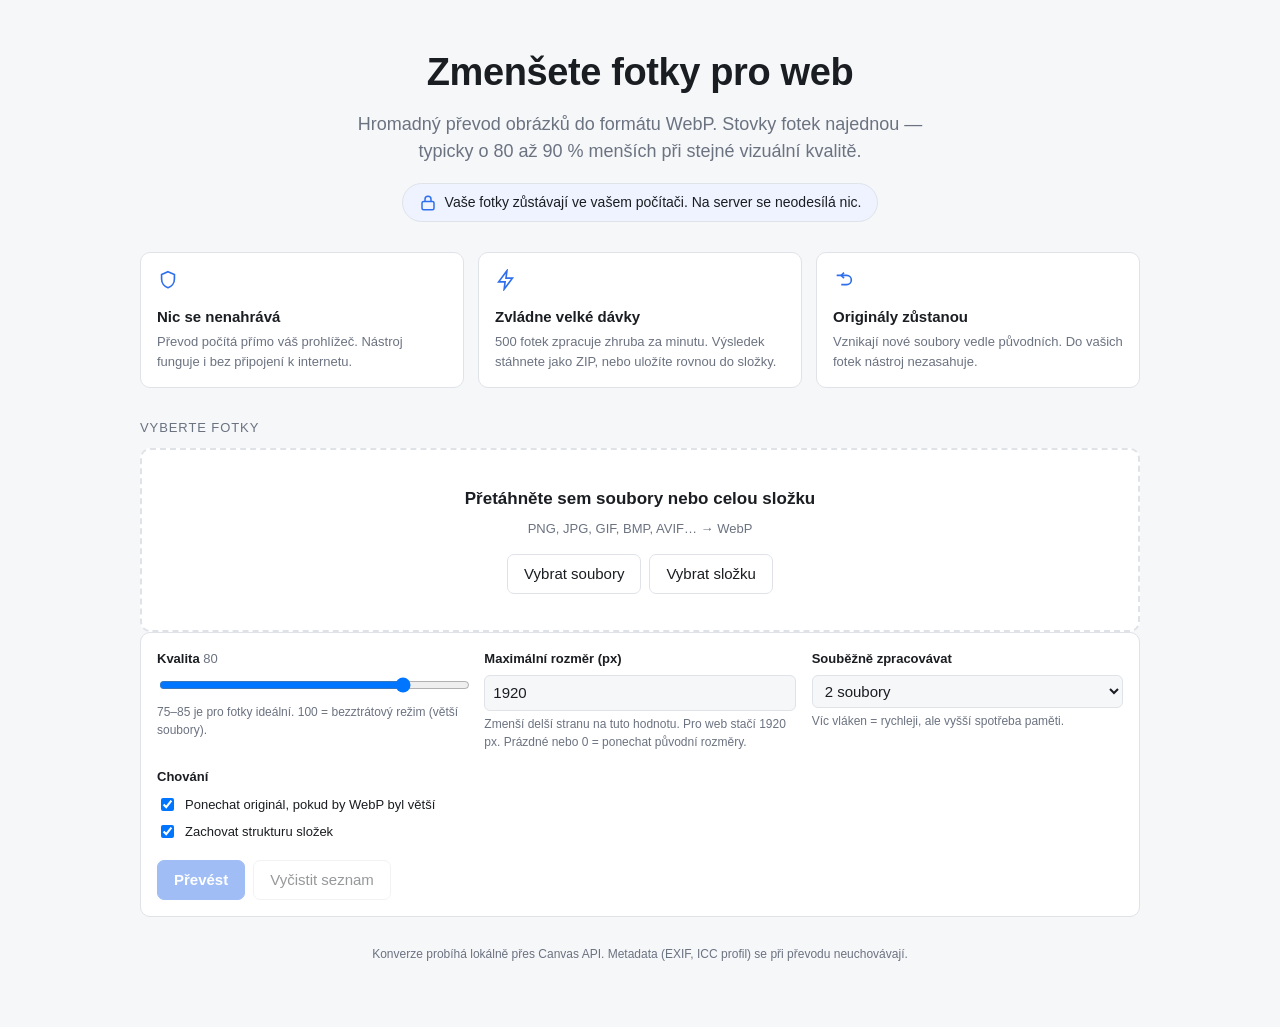
==== tools/png-to-webp.html @ c262fbd3 "Add intro section and default the max dimension to 1920px Turns the bare tool into a page that can b" ====
<!DOCTYPE html>
<html lang="cs">
<head>
<meta charset="utf-8">
<meta name="viewport" content="width=device-width, initial-scale=1">
<title>PNG → WebP · dávkový převodník</title>
<meta name="description" content="Hromadný převod fotek z PNG do WebP. Stovky obrázků najednou, přímo v prohlížeči – nic se nikam neodesílá.">
<meta name="color-scheme" content="light dark">
<!-- Náhled při sdílení odkazu. Po nasazení lze doplnit og:url a og:image. -->
<meta property="og:type" content="website">
<meta property="og:title" content="PNG → WebP · dávkový převodník">
<meta property="og:description" content="Hromadný převod fotek z PNG do WebP. Stovky obrázků najednou, přímo v prohlížeči – nic se nikam neodesílá.">
<meta name="twitter:card" content="summary">
<!-- Ikona v záložce, jako data URI – žádný další soubor k nahrání. -->
<link rel="icon" href="data:image/svg+xml,%3Csvg xmlns='http://www.w3.org/2000/svg' viewBox='0 0 64 64'%3E%3Crect width='64' height='64' rx='14' fill='%232f6fed'/%3E%3Cpath d='M14 40l11-13 8 9 6-7 11 11z' fill='%23fff'/%3E%3Ccircle cx='23' cy='21' r='5' fill='%23fff'/%3E%3C/svg%3E">
<style>
  :root {
    --bg: #f6f7f9;
    --panel: #ffffff;
    --border: #dfe3e8;
    --text: #1a1d21;
    --muted: #6b7280;
    --accent: #2f6fed;
    --accent-text: #ffffff;
    --ok: #157f43;
    --warn: #a15c00;
    --err: #b3261e;
    --drop: #eef3ff;
    --row-alt: #fafbfc;
  }
  @media (prefers-color-scheme: dark) {
    :root {
      --bg: #16181c;
      --panel: #1e2126;
      --border: #333840;
      --text: #e8eaed;
      --muted: #9aa1ab;
      --accent: #4d86f7;
      --accent-text: #0d1015;
      --ok: #4ec27f;
      --warn: #e0a561;
      --err: #f2837c;
      --drop: #232a38;
      --row-alt: #22262c;
    }
  }
  * { box-sizing: border-box; }
  body {
    margin: 0;
    padding: 24px 16px 64px;
    background: var(--bg);
    color: var(--text);
    font: 15px/1.5 -apple-system, BlinkMacSystemFont, "Segoe UI", Roboto, "Helvetica Neue", Arial, sans-serif;
  }
  .wrap { max-width: 1000px; margin: 0 auto; }
  h1 { font-size: 24px; margin: 0 0 4px; letter-spacing: -0.01em; }
  .sub { color: var(--muted); margin: 0 0 24px; }
  .panel {
    background: var(--panel);
    border: 1px solid var(--border);
    border-radius: 10px;
    padding: 16px;
    margin-bottom: 16px;
  }
  #drop {
    border: 2px dashed var(--border);
    border-radius: 10px;
    padding: 36px 16px;
    text-align: center;
    background: var(--panel);
    transition: background .15s, border-color .15s;
    cursor: pointer;
  }
  #drop.over { background: var(--drop); border-color: var(--accent); }
  #drop strong { display: block; font-size: 17px; margin-bottom: 6px; }
  #drop span { color: var(--muted); font-size: 13px; }
  .btnrow { display: flex; gap: 8px; flex-wrap: wrap; margin-top: 14px; justify-content: center; }
  button {
    font: inherit;
    padding: 8px 16px;
    border-radius: 7px;
    border: 1px solid var(--border);
    background: var(--panel);
    color: var(--text);
    cursor: pointer;
  }
  button:hover:not(:disabled) { border-color: var(--accent); }
  button:disabled { opacity: .45; cursor: default; }
  button.primary { background: var(--accent); color: var(--accent-text); border-color: var(--accent); font-weight: 600; }
  .opts { display: grid; grid-template-columns: repeat(auto-fit, minmax(230px, 1fr)); gap: 16px; }
  .opt label { display: block; font-weight: 600; font-size: 13px; margin-bottom: 6px; }
  .opt .hint { color: var(--muted); font-size: 12px; margin-top: 4px; }
  input[type=range] { width: 100%; }
  input[type=number], select {
    font: inherit; padding: 6px 8px; border-radius: 6px;
    border: 1px solid var(--border); background: var(--bg); color: var(--text); width: 100%;
  }
  .check { display: flex; align-items: flex-start; gap: 8px; font-size: 14px; margin-top: 8px; }
  .check input { margin-top: 3px; }
  #qval { font-weight: 400; color: var(--muted); }
  progress { width: 100%; height: 8px; }
  .stats { display: flex; gap: 24px; flex-wrap: wrap; margin-bottom: 12px; }
  .stat b { display: block; font-size: 20px; }
  .stat span { color: var(--muted); font-size: 12px; }
  table { width: 100%; border-collapse: collapse; font-size: 13px; }
  th, td { text-align: left; padding: 6px 8px; border-bottom: 1px solid var(--border); }
  th { color: var(--muted); font-weight: 600; font-size: 12px; }
  td.num, th.num { text-align: right; font-variant-numeric: tabular-nums; }
  tbody tr:nth-child(even) { background: var(--row-alt); }
  .name { max-width: 340px; overflow: hidden; text-overflow: ellipsis; white-space: nowrap; }
  .s-ok { color: var(--ok); }
  .s-skip { color: var(--warn); }
  .s-err { color: var(--err); }
  .tablewrap { max-height: 420px; overflow: auto; border: 1px solid var(--border); border-radius: 8px; }
  .banner { padding: 10px 14px; border-radius: 8px; margin-bottom: 16px; font-size: 14px; }
  .banner.err { background: #fdecea; color: #7a1c16; border: 1px solid #f5c2bd; }
  @media (prefers-color-scheme: dark) { .banner.err { background: #3a1d1a; color: #f2b8b3; border-color: #6b2f29; } }
  .hidden { display: none !important; }
  footer { color: var(--muted); font-size: 12px; text-align: center; margin-top: 28px; }

  /* --- úvodní část --- */
  .hero { text-align: center; padding: 20px 0 4px; }
  .hero h1 { font-size: clamp(26px, 5vw, 38px); margin: 0 0 10px; }
  .lead {
    font-size: clamp(15px, 2.2vw, 18px);
    color: var(--muted);
    max-width: 620px;
    margin: 0 auto 18px;
  }
  .assure {
    display: inline-flex;
    align-items: center;
    gap: 8px;
    margin: 0;
    padding: 8px 16px;
    border-radius: 999px;
    background: var(--drop);
    border: 1px solid var(--border);
    font-size: 14px;
    text-align: left;
  }
  .assure svg { flex: none; color: var(--accent); }
  .cards {
    display: grid;
    grid-template-columns: repeat(auto-fit, minmax(230px, 1fr));
    gap: 14px;
    margin: 26px 0 30px;
  }
  .card {
    background: var(--panel);
    border: 1px solid var(--border);
    border-radius: 10px;
    padding: 16px;
  }
  .card svg { color: var(--accent); margin-bottom: 8px; }
  .card h3 { margin: 0 0 4px; font-size: 15px; }
  .card p { margin: 0; color: var(--muted); font-size: 13px; }
  .step {
    font-size: 13px;
    text-transform: uppercase;
    letter-spacing: .07em;
    color: var(--muted);
    margin: 0 0 10px;
  }
</style>
</head>
<body>
<div class="wrap">

  <header class="hero">
    <h1>Zmenšete fotky pro web</h1>
    <p class="lead">
      Hromadný převod obrázků do formátu WebP. Stovky fotek najednou &mdash; typicky
      o&nbsp;80&nbsp;až&nbsp;90&nbsp;% menších při stejné vizuální kvalitě.
    </p>
    <p class="assure">
      <svg width="18" height="18" viewBox="0 0 24 24" fill="none" stroke="currentColor" stroke-width="2" aria-hidden="true">
        <rect x="4" y="10" width="16" height="11" rx="2"></rect>
        <path d="M8 10V7a4 4 0 0 1 8 0v3"></path>
      </svg>
      Vaše fotky zůstávají ve vašem počítači. Na server se neodesílá nic.
    </p>
  </header>

  <section class="cards">
    <div class="card">
      <svg width="22" height="22" viewBox="0 0 24 24" fill="none" stroke="currentColor" stroke-width="1.8" aria-hidden="true">
        <path d="M12 3l7 3v5c0 4.5-3 8.3-7 9.5-4-1.2-7-5-7-9.5V6z"></path>
      </svg>
      <h3>Nic se nenahrává</h3>
      <p>Převod počítá přímo váš prohlížeč. Nástroj funguje i bez připojení k internetu.</p>
    </div>
    <div class="card">
      <svg width="22" height="22" viewBox="0 0 24 24" fill="none" stroke="currentColor" stroke-width="1.8" aria-hidden="true">
        <path d="M13 2L4 14h7l-1 8 9-12h-7z"></path>
      </svg>
      <h3>Zvládne velké dávky</h3>
      <p>500 fotek zpracuje zhruba za minutu. Výsledek stáhnete jako ZIP, nebo uložíte rovnou do složky.</p>
    </div>
    <div class="card">
      <svg width="22" height="22" viewBox="0 0 24 24" fill="none" stroke="currentColor" stroke-width="1.8" aria-hidden="true">
        <path d="M4 7h11a5 5 0 0 1 0 10H9"></path>
        <path d="M12 4L9 7l3 3"></path>
      </svg>
      <h3>Originály zůstanou</h3>
      <p>Vznikají nové soubory vedle původních. Do vašich fotek nástroj nezasahuje.</p>
    </div>
  </section>

  <div id="nosupport" class="banner err hidden">
    Tento prohlížeč neumí ukládat WebP z canvasu. Otevřete stránku v Chrome, Edge nebo Firefoxu.
  </div>

  <p class="step">Vyberte fotky</p>

  <div id="drop">
    <strong>Přetáhněte sem soubory nebo celou složku</strong>
    <span>PNG, JPG, GIF, BMP, AVIF… → WebP</span>
    <div class="btnrow">
      <button type="button" id="pickFiles">Vybrat soubory</button>
      <button type="button" id="pickDir">Vybrat složku</button>
    </div>
  </div>
  <input type="file" id="fileInput" multiple accept="image/*" class="hidden">
  <input type="file" id="dirInput" multiple webkitdirectory class="hidden">

  <div class="panel">
    <div class="opts">
      <div class="opt">
        <label for="quality">Kvalita <span id="qval">80</span></label>
        <input type="range" id="quality" min="1" max="100" value="80">
        <div class="hint">75–85 je pro fotky ideální. 100 = bezztrátový režim (větší soubory).</div>
      </div>
      <div class="opt">
        <label for="maxDim">Maximální rozměr (px)</label>
        <input type="number" id="maxDim" min="0" step="10" value="1920" placeholder="0 = neměnit">
        <div class="hint">Zmenší delší stranu na tuto hodnotu. Pro web stačí 1920 px. Prázdné nebo 0 = ponechat původní rozměry.</div>
      </div>
      <div class="opt">
        <label for="concurrency">Souběžně zpracovávat</label>
        <select id="concurrency"></select>
        <div class="hint">Víc vláken = rychleji, ale vyšší spotřeba paměti.</div>
      </div>
      <div class="opt">
        <label>Chování</label>
        <div class="check">
          <input type="checkbox" id="keepSmaller" checked>
          <label for="keepSmaller" style="font-weight:400;margin:0">Ponechat originál, pokud by WebP byl větší</label>
        </div>
        <div class="check">
          <input type="checkbox" id="keepPaths" checked>
          <label for="keepPaths" style="font-weight:400;margin:0">Zachovat strukturu složek</label>
        </div>
      </div>
    </div>

    <div class="btnrow" style="justify-content:flex-start;margin-top:18px">
      <button type="button" id="start" class="primary" disabled>Převést</button>
      <button type="button" id="cancel" class="hidden">Zrušit</button>
      <button type="button" id="clear" disabled>Vyčistit seznam</button>
    </div>
  </div>

  <div class="panel hidden" id="results">
    <div class="stats">
      <div class="stat"><b id="stCount">0</b><span>hotovo / celkem</span></div>
      <div class="stat"><b id="stBefore">0</b><span>původní velikost</span></div>
      <div class="stat"><b id="stAfter">0</b><span>po převodu</span></div>
      <div class="stat"><b id="stSaved">0 %</b><span>úspora</span></div>
      <div class="stat"><b id="stErr">0</b><span>chyb</span></div>
    </div>
    <progress id="bar" value="0" max="1"></progress>
    <div class="btnrow" style="justify-content:flex-start;margin:14px 0">
      <button type="button" id="dlZip" class="primary" disabled>Stáhnout vše jako ZIP</button>
      <button type="button" id="dlDir" class="hidden">Uložit do složky…</button>
    </div>
    <div class="tablewrap">
      <table>
        <thead>
          <tr>
            <th class="name">Soubor</th>
            <th class="num">Původně</th>
            <th class="num">WebP</th>
            <th class="num">Úspora</th>
            <th>Stav</th>
            <th></th>
          </tr>
        </thead>
        <tbody id="rows"></tbody>
      </table>
    </div>
  </div>

  <footer>Konverze probíhá lokálně přes Canvas API. Metadata (EXIF, ICC profil) se při převodu neuchovávají.</footer>
</div>

<script>
(function () {
  'use strict';

  /* ---------- pomocné funkce ---------- */

  var IMAGE_RE = /\.(png|jpe?g|gif|bmp|webp|avif|tiff?)$/i;

  function fmtBytes(n) {
    if (n < 1024) return n + ' B';
    if (n < 1024 * 1024) return (n / 1024).toFixed(1) + ' kB';
    if (n < 1024 * 1024 * 1024) return (n / 1048576).toFixed(1) + ' MB';
    return (n / 1073741824).toFixed(2) + ' GB';
  }

  function isImage(file) {
    return (file.type && file.type.indexOf('image/') === 0) || IMAGE_RE.test(file.name);
  }

  function withWebpExt(path) {
    return path.replace(/\.[^./\\]+$/, '') + '.webp';
  }

  /* ---------- CRC32 + ZIP (store, se Zip64) ---------- */

  var CRC_TABLE = (function () {
    var t = new Uint32Array(256), c, i, k;
    for (i = 0; i < 256; i++) {
      c = i;
      for (k = 0; k < 8; k++) c = (c & 1) ? (0xEDB88320 ^ (c >>> 1)) : (c >>> 1);
      t[i] = c >>> 0;
    }
    return t;
  })();

  function crc32(u8) {
    var c = 0xFFFFFFFF;
    for (var i = 0; i < u8.length; i++) c = CRC_TABLE[(c ^ u8[i]) & 0xFF] ^ (c >>> 8);
    return (c ^ 0xFFFFFFFF) >>> 0;
  }

  function dosDateTime(date) {
    var y = Math.max(1980, date.getFullYear());
    return {
      time: (date.getHours() << 11) | (date.getMinutes() << 5) | (date.getSeconds() >> 1),
      date: ((y - 1980) << 9) | ((date.getMonth() + 1) << 5) | date.getDate()
    };
  }

  var U32_MAX = 0xFFFFFFFF;

  function setU64(dv, off, value) {
    dv.setUint32(off, value >>> 0, true);
    dv.setUint32(off + 4, Math.floor(value / 4294967296), true);
  }

  /**
   * entries: [{ name, blob, crc, size }]
   * Vrací Blob s archivem. Data se skládají z původních Blobů, takže se
   * nikdy nedrží celý archiv v paměti najednou.
   */
  function buildZip(entries) {
    var parts = [];
    var central = [];
    var offset = 0;
    var dt = dosDateTime(new Date());
    var enc = new TextEncoder();
    var i, e;

    for (i = 0; i < entries.length; i++) {
      e = entries[i];
      if (e.size >= U32_MAX) {
        throw new Error('Soubor „' + e.name + '" je příliš velký pro ZIP (4 GB).');
      }
      var nameBytes = enc.encode(e.name);
      var lh = new Uint8Array(30 + nameBytes.length);
      var dv = new DataView(lh.buffer);
      dv.setUint32(0, 0x04034b50, true);
      dv.setUint16(4, 20, true);          // version needed
      dv.setUint16(6, 0x0800, true);      // UTF-8 názvy
      dv.setUint16(8, 0, true);           // metoda: store
      dv.setUint16(10, dt.time, true);
      dv.setUint16(12, dt.date, true);
      dv.setUint32(14, e.crc, true);
      dv.setUint32(18, e.size, true);
      dv.setUint32(22, e.size, true);
      dv.setUint16(26, nameBytes.length, true);
      dv.setUint16(28, 0, true);
      lh.set(nameBytes, 30);

      parts.push(lh, e.blob);
      central.push({ entry: e, nameBytes: nameBytes, offset: offset });
      offset += lh.length + e.size;
    }

    var cdStart = offset;
    var cdSize = 0;

    for (i = 0; i < central.length; i++) {
      var c = central[i];
      var big = c.offset >= U32_MAX;
      var extraLen = big ? 12 : 0;
      var ch = new Uint8Array(46 + c.nameBytes.length + extraLen);
      var cv = new DataView(ch.buffer);
      cv.setUint32(0, 0x02014b50, true);
      cv.setUint16(4, big ? 45 : 20, true);   // version made by
      cv.setUint16(6, big ? 45 : 20, true);   // version needed
      cv.setUint16(8, 0x0800, true);
      cv.setUint16(10, 0, true);
      cv.setUint16(12, dt.time, true);
      cv.setUint16(14, dt.date, true);
      cv.setUint32(16, c.entry.crc, true);
      cv.setUint32(20, c.entry.size, true);
      cv.setUint32(24, c.entry.size, true);
      cv.setUint16(28, c.nameBytes.length, true);
      cv.setUint16(30, extraLen, true);
      cv.setUint16(32, 0, true);              // comment len
      cv.setUint16(34, 0, true);              // disk
      cv.setUint16(36, 0, true);              // internal attrs
      cv.setUint32(38, 0, true);              // external attrs
      cv.setUint32(42, big ? U32_MAX : c.offset, true);
      ch.set(c.nameBytes, 46);
      if (big) {
        cv.setUint16(46 + c.nameBytes.length, 0x0001, true);
        cv.setUint16(48 + c.nameBytes.length, 8, true);
        setU64(cv, 50 + c.nameBytes.length, c.offset);
      }
      parts.push(ch);
      cdSize += ch.length;
    }

    var needZip64 = central.length > 0xFFFF || cdStart >= U32_MAX || cdSize >= U32_MAX;

    if (needZip64) {
      var z64 = new Uint8Array(56 + 20);
      var zv = new DataView(z64.buffer);
      zv.setUint32(0, 0x06064b50, true);
      setU64(zv, 4, 44);                      // velikost záznamu - 12
      zv.setUint16(12, 45, true);
      zv.setUint16(14, 45, true);
      zv.setUint32(16, 0, true);
      zv.setUint32(20, 0, true);
      setU64(zv, 24, central.length);
      setU64(zv, 32, central.length);
      setU64(zv, 40, cdSize);
      setU64(zv, 48, cdStart);
      // Zip64 locator
      zv.setUint32(56, 0x07064b50, true);
      zv.setUint32(60, 0, true);
      setU64(zv, 64, cdStart + cdSize);
      zv.setUint32(72, 1, true);
      parts.push(z64);
    }

    var eocd = new Uint8Array(22);
    var ev = new DataView(eocd.buffer);
    ev.setUint32(0, 0x06054b50, true);
    ev.setUint16(4, 0, true);
    ev.setUint16(6, 0, true);
    ev.setUint16(8, needZip64 ? 0xFFFF : central.length, true);
    ev.setUint16(10, needZip64 ? 0xFFFF : central.length, true);
    ev.setUint32(12, needZip64 ? U32_MAX : cdSize, true);
    ev.setUint32(16, needZip64 ? U32_MAX : cdStart, true);
    ev.setUint16(20, 0, true);
    parts.push(eocd);

    return new Blob(parts, { type: 'application/zip' });
  }

  /* ---------- kódování do WebP ---------- */

  var useOffscreen = null; // zjistí se při první konverzi

  function canvasToWebp(canvas, quality) {
    if (canvas.convertToBlob) return canvas.convertToBlob({ type: 'image/webp', quality: quality });
    return new Promise(function (resolve, reject) {
      canvas.toBlob(function (b) {
        b ? resolve(b) : reject(new Error('Kódování se nezdařilo'));
      }, 'image/webp', quality);
    });
  }

  function makeCanvas(w, h) {
    if (useOffscreen) return new OffscreenCanvas(w, h);
    var c = document.createElement('canvas');
    c.width = w; c.height = h;
    return c;
  }

  async function detectSupport() {
    if (typeof OffscreenCanvas !== 'undefined' && OffscreenCanvas.prototype.convertToBlob) {
      try {
        var oc = new OffscreenCanvas(1, 1);
        oc.getContext('2d').fillRect(0, 0, 1, 1);
        var b = await oc.convertToBlob({ type: 'image/webp', quality: 0.8 });
        if (b && b.type === 'image/webp') { useOffscreen = true; return true; }
      } catch (err) { /* zkusíme klasický canvas */ }
    }
    useOffscreen = false;
    var c = document.createElement('canvas');
    c.width = c.height = 1;
    c.getContext('2d').fillRect(0, 0, 1, 1);
    var b2 = await new Promise(function (r) { c.toBlob(r, 'image/webp', 0.8); });
    return !!b2 && b2.type === 'image/webp';
  }

  async function convertOne(file, opts) {
    var bitmap = await createImageBitmap(file, { imageOrientation: 'from-image' });
    try {
      var w = bitmap.width, h = bitmap.height;
      if (opts.maxDim > 0 && Math.max(w, h) > opts.maxDim) {
        var scale = opts.maxDim / Math.max(w, h);
        w = Math.max(1, Math.round(w * scale));
        h = Math.max(1, Math.round(h * scale));
      }
      var canvas = makeCanvas(w, h);
      var ctx = canvas.getContext('2d', { alpha: true });
      ctx.imageSmoothingEnabled = true;
      ctx.imageSmoothingQuality = 'high';
      ctx.drawImage(bitmap, 0, 0, w, h);
      var blob = await canvasToWebp(canvas, opts.quality);
      if (!blob || blob.type !== 'image/webp') throw new Error('Prohlížeč nevytvořil WebP');
      return { blob: blob, width: w, height: h };
    } finally {
      if (bitmap.close) bitmap.close();
    }
  }

  /* ---------- stav aplikace ---------- */

  var items = [];        // { file, path, row, els, status, outBlob, outName, outSize, crc }
  var running = false;
  var cancelled = false;

  var $ = function (id) { return document.getElementById(id); };
  var dropEl = $('drop'), rowsEl = $('rows'), resultsEl = $('results');
  var startBtn = $('start'), cancelBtn = $('cancel'), clearBtn = $('clear');
  var zipBtn = $('dlZip'), dirBtn = $('dlDir');
  var qEl = $('quality'), qVal = $('qval'), maxDimEl = $('maxDim'), concEl = $('concurrency');
  var keepSmallerEl = $('keepSmaller'), keepPathsEl = $('keepPaths');
  var barEl = $('bar');

  (function initConcurrency() {
    var def = Math.min(6, Math.max(2, navigator.hardwareConcurrency || 4));
    for (var i = 1; i <= 8; i++) {
      var o = document.createElement('option');
      o.value = String(i);
      o.textContent = i + (i === 1 ? ' soubor' : (i < 5 ? ' soubory' : ' souborů'));
      if (i === def) o.selected = true;
      concEl.appendChild(o);
    }
  })();

  qEl.addEventListener('input', function () { qVal.textContent = qEl.value; });

  /* ---------- přidávání souborů ---------- */

  function addFiles(list) {
    var added = 0;
    for (var i = 0; i < list.length; i++) {
      var entry = list[i];
      var file = entry.file || entry;
      var path = entry.path || file.webkitRelativePath || file.name;
      if (!isImage(file)) continue;
      items.push(makeItem(file, path));
      added++;
    }
    if (added) {
      resultsEl.classList.remove('hidden');
      updateStats();
      startBtn.disabled = running;
      clearBtn.disabled = running;
    }
    return added;
  }

  function makeItem(file, path) {
    var tr = document.createElement('tr');
    var tdName = document.createElement('td');
    tdName.className = 'name';
    tdName.textContent = path;
    tdName.title = path;
    var tdBefore = document.createElement('td');
    tdBefore.className = 'num';
    tdBefore.textContent = fmtBytes(file.size);
    var tdAfter = document.createElement('td'); tdAfter.className = 'num'; tdAfter.textContent = '–';
    var tdSave = document.createElement('td'); tdSave.className = 'num'; tdSave.textContent = '–';
    var tdStatus = document.createElement('td'); tdStatus.textContent = 'čeká';
    var tdDl = document.createElement('td');
    tr.appendChild(tdName); tr.appendChild(tdBefore); tr.appendChild(tdAfter);
    tr.appendChild(tdSave); tr.appendChild(tdStatus); tr.appendChild(tdDl);
    rowsEl.appendChild(tr);
    return {
      file: file, path: path, status: 'pending',
      els: { after: tdAfter, save: tdSave, status: tdStatus, dl: tdDl }
    };
  }

  async function entriesFromDataTransfer(dt) {
    var roots = [];
    if (dt.items) {
      for (var i = 0; i < dt.items.length; i++) {
        var it = dt.items[i];
        if (it.kind !== 'file') continue;
        var entry = it.webkitGetAsEntry ? it.webkitGetAsEntry() : null;
        if (entry) roots.push(entry);
      }
    }
    if (!roots.length) {
      return Array.prototype.map.call(dt.files || [], function (f) { return { file: f, path: f.name }; });
    }
    var out = [];
    async function walk(entry, prefix) {
      if (entry.isFile) {
        var f = await new Promise(function (res, rej) { entry.file(res, rej); });
        out.push({ file: f, path: prefix + entry.name });
      } else if (entry.isDirectory) {
        var reader = entry.createReader();
        var batch;
        do {
          batch = await new Promise(function (res, rej) { reader.readEntries(res, rej); });
          for (var j = 0; j < batch.length; j++) await walk(batch[j], prefix + entry.name + '/');
        } while (batch.length);
      }
    }
    for (var k = 0; k < roots.length; k++) await walk(roots[k], '');
    return out;
  }

  ['dragenter', 'dragover'].forEach(function (ev) {
    dropEl.addEventListener(ev, function (e) {
      e.preventDefault();
      dropEl.classList.add('over');
    });
  });
  ['dragleave', 'drop'].forEach(function (ev) {
    dropEl.addEventListener(ev, function (e) {
      e.preventDefault();
      dropEl.classList.remove('over');
    });
  });
  dropEl.addEventListener('drop', async function (e) {
    var list = await entriesFromDataTransfer(e.dataTransfer);
    if (!addFiles(list)) alert('Mezi přetaženými soubory nejsou žádné obrázky.');
  });
  document.addEventListener('dragover', function (e) { e.preventDefault(); });
  document.addEventListener('drop', function (e) { e.preventDefault(); });

  $('pickFiles').addEventListener('click', function () { $('fileInput').click(); });
  $('pickDir').addEventListener('click', function () { $('dirInput').click(); });
  dropEl.addEventListener('click', function (e) {
    if (e.target.tagName !== 'BUTTON') $('fileInput').click();
  });
  $('fileInput').addEventListener('change', function (e) { addFiles(e.target.files); e.target.value = ''; });
  $('dirInput').addEventListener('change', function (e) { addFiles(e.target.files); e.target.value = ''; });

  clearBtn.addEventListener('click', function () {
    items = [];
    rowsEl.textContent = '';
    resultsEl.classList.add('hidden');
    zipBtn.disabled = true;
    dirBtn.disabled = true;
    startBtn.disabled = true;
    clearBtn.disabled = true;
    updateStats();
  });

  /* ---------- převod ---------- */

  startBtn.addEventListener('click', function () { run(); });
  cancelBtn.addEventListener('click', function () { cancelled = true; cancelBtn.disabled = true; });

  async function run() {
    if (running || !items.length) return;
    running = true;
    cancelled = false;
    startBtn.disabled = true;
    clearBtn.disabled = true;
    zipBtn.disabled = true;
    dirBtn.disabled = true;
    cancelBtn.classList.remove('hidden');
    cancelBtn.disabled = false;

    var opts = {
      quality: Math.min(100, Math.max(1, parseInt(qEl.value, 10) || 80)) / 100,
      maxDim: Math.max(0, parseInt(maxDimEl.value, 10) || 0),
      keepSmaller: keepSmallerEl.checked,
      keepPaths: keepPathsEl.checked
    };

    // resetuj předchozí výsledky, aby šlo přepočítat s jinou kvalitou
    items.forEach(function (it) {
      it.status = 'pending';
      it.outBlob = null; it.outName = null; it.outSize = 0; it.crc = 0; it.error = null;
      it.els.after.textContent = '–';
      it.els.save.textContent = '–';
      it.els.status.textContent = 'čeká';
      it.els.status.className = '';
      it.els.dl.textContent = '';
    });
    updateStats();

    var next = 0;
    var workers = Math.min(parseInt(concEl.value, 10) || 4, items.length);
    var lanes = [];
    for (var i = 0; i < workers; i++) lanes.push(lane());

    async function lane() {
      while (!cancelled) {
        var idx = next++;
        if (idx >= items.length) return;
        await processItem(items[idx], opts);
        updateStats();
      }
    }

    await Promise.all(lanes);

    running = false;
    cancelBtn.classList.add('hidden');
    startBtn.disabled = false;
    clearBtn.disabled = false;
    var done = items.filter(function (it) { return it.outBlob; }).length;
    zipBtn.disabled = done === 0;
    dirBtn.disabled = done === 0;
    updateStats();
  }

  async function processItem(it, opts) {
    it.els.status.textContent = 'převádím…';
    var outName = opts.keepPaths ? withWebpExt(it.path) : withWebpExt(it.path.split('/').pop());
    try {
      var res = await convertOne(it.file, opts);
      var useOriginal = opts.keepSmaller && res.blob.size >= it.file.size;
      var blob = useOriginal ? it.file : res.blob;
      var name = useOriginal
        ? (opts.keepPaths ? it.path : it.path.split('/').pop())
        : outName;

      var buf = await blob.arrayBuffer();
      it.crc = crc32(new Uint8Array(buf));
      it.outBlob = blob;
      it.outName = name;
      it.outSize = blob.size;
      it.status = useOriginal ? 'skipped' : 'ok';

      it.els.after.textContent = fmtBytes(res.blob.size);
      var saved = 1 - res.blob.size / Math.max(1, it.file.size);
      it.els.save.textContent = (saved * 100).toFixed(0) + ' %';
      if (useOriginal) {
        it.els.status.textContent = 'ponechán originál';
        it.els.status.className = 's-skip';
      } else {
        it.els.status.textContent = 'hotovo';
        it.els.status.className = 's-ok';
        it.els.dl.appendChild(makeDownloadLink(blob, name));
      }
    } catch (err) {
      it.status = 'error';
      it.error = err;
      it.els.status.textContent = 'chyba: ' + (err && err.message ? err.message : err);
      it.els.status.className = 's-err';
    }
  }

  function makeDownloadLink(blob, name) {
    var a = document.createElement('a');
    a.textContent = 'stáhnout';
    a.href = URL.createObjectURL(blob);
    a.download = name.split('/').pop();
    a.style.color = 'var(--accent)';
    return a;
  }

  function updateStats() {
    var done = 0, before = 0, after = 0, errs = 0;
    for (var i = 0; i < items.length; i++) {
      var it = items[i];
      if (it.status === 'error') errs++;
      if (it.outBlob) {
        done++;
        before += it.file.size;
        after += it.outSize;
      }
    }
    $('stCount').textContent = done + ' / ' + items.length;
    $('stBefore').textContent = fmtBytes(before);
    $('stAfter').textContent = fmtBytes(after);
    $('stSaved').textContent = before ? ((1 - after / before) * 100).toFixed(0) + ' %' : '0 %';
    $('stErr').textContent = String(errs);
    barEl.max = Math.max(1, items.length);
    barEl.value = done + errs;
  }

  /* ---------- export ---------- */

  function uniqueNames(list) {
    var seen = Object.create(null);
    return list.map(function (it) {
      var name = it.outName;
      if (seen[name.toLowerCase()]) {
        var n = seen[name.toLowerCase()]++;
        name = name.replace(/(\.[^./\\]+)$/, '-' + n + '$1');
      } else {
        seen[name.toLowerCase()] = 1;
      }
      return { name: name, blob: it.outBlob, crc: it.crc, size: it.outSize };
    });
  }

  zipBtn.addEventListener('click', function () {
    var done = items.filter(function (it) { return it.outBlob; });
    if (!done.length) return;
    zipBtn.disabled = true;
    zipBtn.textContent = 'Balím ZIP…';
    setTimeout(function () {
      try {
        var zip = buildZip(uniqueNames(done));
        var a = document.createElement('a');
        a.href = URL.createObjectURL(zip);
        a.download = 'webp-' + new Date().toISOString().slice(0, 10) + '.zip';
        document.body.appendChild(a);
        a.click();
        a.remove();
        setTimeout(function () { URL.revokeObjectURL(a.href); }, 60000);
      } catch (err) {
        alert('ZIP se nepodařilo vytvořit: ' + err.message);
      }
      zipBtn.textContent = 'Stáhnout vše jako ZIP';
      zipBtn.disabled = false;
    }, 30);
  });

  if (window.showDirectoryPicker) {
    dirBtn.classList.remove('hidden');
    dirBtn.addEventListener('click', async function () {
      var done = items.filter(function (it) { return it.outBlob; });
      if (!done.length) return;
      var root;
      try {
        root = await window.showDirectoryPicker({ mode: 'readwrite' });
      } catch (err) { return; } // uživatel zrušil
      dirBtn.disabled = true;
      var label = dirBtn.textContent;
      var cache = Object.create(null);
      cache[''] = root;

      async function dirFor(path) {
        if (cache[path]) return cache[path];
        var parts = path.split('/');
        var name = parts.pop();
        var parent = await dirFor(parts.join('/'));
        var handle = await parent.getDirectoryHandle(name, { create: true });
        cache[path] = handle;
        return handle;
      }

      try {
        var list = uniqueNames(done);
        for (var i = 0; i < list.length; i++) {
          dirBtn.textContent = 'Ukládám ' + (i + 1) + ' / ' + list.length + '…';
          var segs = list[i].name.split('/');
          var fname = segs.pop();
          var dir = await dirFor(segs.join('/'));
          var fh = await dir.getFileHandle(fname, { create: true });
          var ws = await fh.createWritable();
          await ws.write(list[i].blob);
          await ws.close();
        }
        dirBtn.textContent = 'Uloženo ✓';
        setTimeout(function () { dirBtn.textContent = label; }, 2500);
      } catch (err) {
        alert('Ukládání selhalo: ' + err.message);
        dirBtn.textContent = label;
      }
      dirBtn.disabled = false;
    });
  }

  /* ---------- start ---------- */

  detectSupport().then(function (ok) {
    if (!ok) {
      $('nosupport').classList.remove('hidden');
      startBtn.disabled = true;
    }
  });
})();
</script>
</body>
</html>
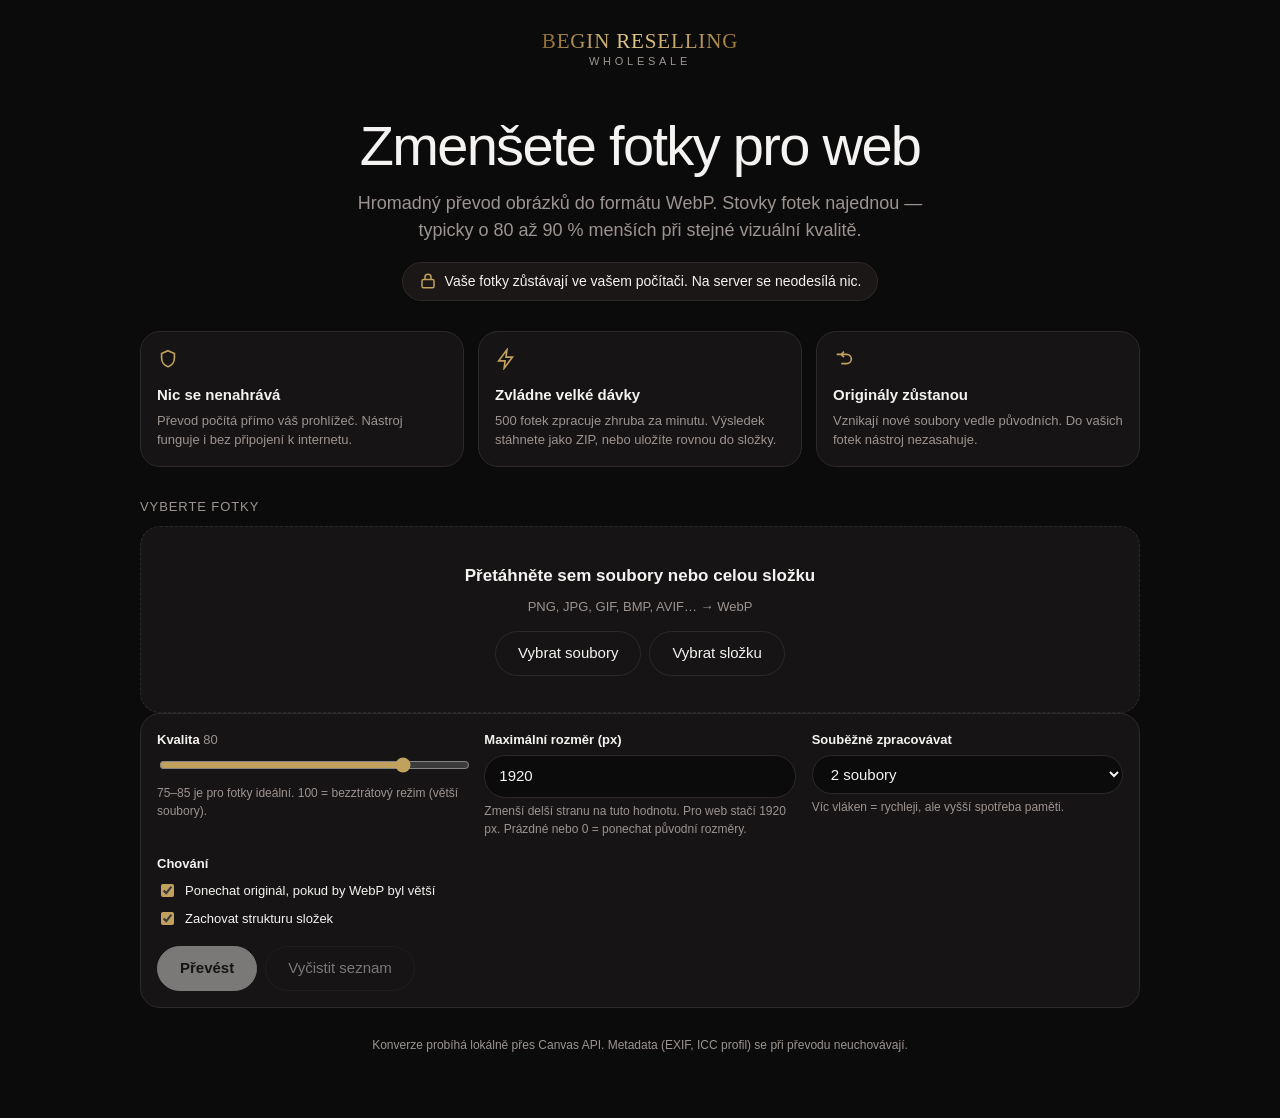
==== commit 3b902052: "Restyle the converter for the client's brand The tool is handed to a client whose own site is dark w" ====
--- a/tools/png-to-webp.html
+++ b/tools/png-to-webp.html
@@ -3,48 +3,48 @@
 <head>
 <meta charset="utf-8">
 <meta name="viewport" content="width=device-width, initial-scale=1">
-<title>PNG → WebP · dávkový převodník</title>
+<title>Zmenšete fotky pro web · PNG → WebP převodník</title>
 <meta name="description" content="Hromadný převod fotek z PNG do WebP. Stovky obrázků najednou, přímo v prohlížeči – nic se nikam neodesílá.">
-<meta name="color-scheme" content="light dark">
-<!-- Náhled při sdílení odkazu. Po nasazení lze doplnit og:url a og:image. -->
+<meta name="color-scheme" content="dark">
+<!--
+  Náhled při sdílení odkazu.
+  Adresy níže musí odpovídat tomu, kde je stránka nasazená. Pokud ji dáte
+  do jiné složky, přepište og:url, og:image a canonical.
+-->
+<link rel="canonical" href="https://nastroje.patrikmaca.cz/">
 <meta property="og:type" content="website">
-<meta property="og:title" content="PNG → WebP · dávkový převodník">
+<meta property="og:site_name" content="nastroje.patrikmaca.cz">
+<meta property="og:locale" content="cs_CZ">
+<meta property="og:url" content="https://nastroje.patrikmaca.cz/">
+<meta property="og:title" content="Zmenšete fotky pro web · PNG → WebP">
 <meta property="og:description" content="Hromadný převod fotek z PNG do WebP. Stovky obrázků najednou, přímo v prohlížeči – nic se nikam neodesílá.">
-<meta name="twitter:card" content="summary">
+<meta property="og:image" content="https://nastroje.patrikmaca.cz/og-preview.png">
+<meta property="og:image:width" content="1200">
+<meta property="og:image:height" content="630">
+<meta property="og:image:alt" content="Zmenšete fotky pro web – z 5,3 MB na 382 kB, úspora 93 %.">
+<meta name="twitter:card" content="summary_large_image">
 <!-- Ikona v záložce, jako data URI – žádný další soubor k nahrání. -->
-<link rel="icon" href="data:image/svg+xml,%3Csvg xmlns='http://www.w3.org/2000/svg' viewBox='0 0 64 64'%3E%3Crect width='64' height='64' rx='14' fill='%232f6fed'/%3E%3Cpath d='M14 40l11-13 8 9 6-7 11 11z' fill='%23fff'/%3E%3Ccircle cx='23' cy='21' r='5' fill='%23fff'/%3E%3C/svg%3E">
+<link rel="icon" href="data:image/svg+xml,%3Csvg xmlns='http://www.w3.org/2000/svg' viewBox='0 0 64 64'%3E%3Crect width='64' height='64' rx='14' fill='%23c2a15e'/%3E%3Cpath d='M14 40l11-13 8 9 6-7 11 11z' fill='%2317130f'/%3E%3Ccircle cx='23' cy='21' r='5' fill='%2317130f'/%3E%3C/svg%3E">
 <style>
+  /* Paleta podle webu klienta: temne pozadi, zlaty akcent.
+     Znacka je tmava, takze zadny svetly rezim - motiv je pevny. */
   :root {
-    --bg: #f6f7f9;
-    --panel: #ffffff;
-    --border: #dfe3e8;
-    --text: #1a1d21;
-    --muted: #6b7280;
-    --accent: #2f6fed;
-    --accent-text: #ffffff;
-    --ok: #157f43;
-    --warn: #a15c00;
-    --err: #b3261e;
-    --drop: #eef3ff;
-    --row-alt: #fafbfc;
-  }
-  @media (prefers-color-scheme: dark) {
-    :root {
-      --bg: #16181c;
-      --panel: #1e2126;
-      --border: #333840;
-      --text: #e8eaed;
-      --muted: #9aa1ab;
-      --accent: #4d86f7;
-      --accent-text: #0d1015;
-      --ok: #4ec27f;
-      --warn: #e0a561;
-      --err: #f2837c;
-      --drop: #232a38;
-      --row-alt: #22262c;
-    }
+    --bg: #0c0b0b;
+    --panel: #161414;
+    --border: #2d2928;
+    --text: #f5f3f1;
+    --muted: #9c9491;
+    --accent: #c2a15e;
+    --accent-text: #17130f;
+    --ok: #6bbf8a;
+    --warn: #dfa05a;
+    --err: #e8867e;
+    --drop: #1a1716;
+    --row-alt: #121010;
+    --radius: 20px;
   }
   * { box-sizing: border-box; }
+  input, progress { accent-color: var(--accent); }
   body {
     margin: 0;
     padding: 24px 16px 64px;
@@ -58,13 +58,13 @@
   .panel {
     background: var(--panel);
     border: 1px solid var(--border);
-    border-radius: 10px;
+    border-radius: var(--radius);
     padding: 16px;
     margin-bottom: 16px;
   }
   #drop {
-    border: 2px dashed var(--border);
-    border-radius: 10px;
+    border: 1px dashed var(--border);
+    border-radius: var(--radius);
     padding: 36px 16px;
     text-align: center;
     background: var(--panel);
@@ -77,8 +77,8 @@
   .btnrow { display: flex; gap: 8px; flex-wrap: wrap; margin-top: 14px; justify-content: center; }
   button {
     font: inherit;
-    padding: 8px 16px;
-    border-radius: 7px;
+    padding: 10px 22px;
+    border-radius: 999px;
     border: 1px solid var(--border);
     background: var(--panel);
     color: var(--text);
@@ -86,19 +86,26 @@
   }
   button:hover:not(:disabled) { border-color: var(--accent); }
   button:disabled { opacity: .45; cursor: default; }
-  button.primary { background: var(--accent); color: var(--accent-text); border-color: var(--accent); font-weight: 600; }
+  button.primary { background: var(--text); color: #17130f; border-color: var(--text); font-weight: 600; }
+  button.primary:hover:not(:disabled) { background: #fff; border-color: #fff; }
   .opts { display: grid; grid-template-columns: repeat(auto-fit, minmax(230px, 1fr)); gap: 16px; }
   .opt label { display: block; font-weight: 600; font-size: 13px; margin-bottom: 6px; }
   .opt .hint { color: var(--muted); font-size: 12px; margin-top: 4px; }
   input[type=range] { width: 100%; }
   input[type=number], select {
-    font: inherit; padding: 6px 8px; border-radius: 6px;
+    font: inherit; padding: 9px 14px; border-radius: 999px;
     border: 1px solid var(--border); background: var(--bg); color: var(--text); width: 100%;
   }
   .check { display: flex; align-items: flex-start; gap: 8px; font-size: 14px; margin-top: 8px; }
   .check input { margin-top: 3px; }
   #qval { font-weight: 400; color: var(--muted); }
-  progress { width: 100%; height: 8px; }
+  progress {
+    width: 100%; height: 6px; border: 0; border-radius: 999px;
+    background: var(--border); overflow: hidden;
+  }
+  progress::-webkit-progress-bar { background: var(--border); }
+  progress::-webkit-progress-value { background: var(--accent); border-radius: 999px; }
+  progress::-moz-progress-bar { background: var(--accent); }
   .stats { display: flex; gap: 24px; flex-wrap: wrap; margin-bottom: 12px; }
   .stat b { display: block; font-size: 20px; }
   .stat span { color: var(--muted); font-size: 12px; }
@@ -111,16 +118,15 @@
   .s-ok { color: var(--ok); }
   .s-skip { color: var(--warn); }
   .s-err { color: var(--err); }
-  .tablewrap { max-height: 420px; overflow: auto; border: 1px solid var(--border); border-radius: 8px; }
+  .tablewrap { max-height: 420px; overflow: auto; border: 1px solid var(--border); border-radius: 14px; }
   .banner { padding: 10px 14px; border-radius: 8px; margin-bottom: 16px; font-size: 14px; }
-  .banner.err { background: #fdecea; color: #7a1c16; border: 1px solid #f5c2bd; }
-  @media (prefers-color-scheme: dark) { .banner.err { background: #3a1d1a; color: #f2b8b3; border-color: #6b2f29; } }
+  .banner.err { background: #3a1d1a; color: #f2b8b3; border: 1px solid #6b2f29; }
   .hidden { display: none !important; }
   footer { color: var(--muted); font-size: 12px; text-align: center; margin-top: 28px; }
 
   /* --- úvodní část --- */
   .hero { text-align: center; padding: 20px 0 4px; }
-  .hero h1 { font-size: clamp(26px, 5vw, 38px); margin: 0 0 10px; }
+  .hero h1 { font-size: clamp(32px, 6vw, 56px); font-weight: 500; letter-spacing: -0.03em; margin: 0 0 14px; line-height: 1.05; }
   .lead {
     font-size: clamp(15px, 2.2vw, 18px);
     color: var(--muted);
@@ -149,12 +155,36 @@
   .card {
     background: var(--panel);
     border: 1px solid var(--border);
-    border-radius: 10px;
+    border-radius: var(--radius);
     padding: 16px;
   }
   .card svg { color: var(--accent); margin-bottom: 8px; }
   .card h3 { margin: 0 0 4px; font-size: 15px; }
   .card p { margin: 0; color: var(--muted); font-size: 13px; }
+  /* --- hlavicka se znackou --- */
+  .brand {
+    display: flex;
+    align-items: center;
+    justify-content: center;
+    padding: 6px 0 30px;
+  }
+  .brand .mark { line-height: 1.1; text-align: center; }
+  .brand .name {
+    font-family: "Didot", "Bodoni 72", "Playfair Display", Georgia, "Times New Roman", serif;
+    font-size: 21px;
+    letter-spacing: .04em;
+    background: linear-gradient(95deg, #8a6a30, #e2c98a 45%, #9d7a3c);
+    -webkit-background-clip: text;
+    background-clip: text;
+    color: transparent;
+  }
+  .brand .sub2 {
+    font-size: 11px;
+    letter-spacing: .34em;
+    color: var(--muted);
+    margin-top: 2px;
+  }
+
   .step {
     font-size: 13px;
     text-transform: uppercase;
@@ -166,6 +196,13 @@
 </head>
 <body>
 <div class="wrap">
+
+  <header class="brand">
+    <div class="mark">
+      <div class="name">BEGIN RESELLING</div>
+      <div class="sub2">WHOLESALE</div>
+    </div>
+  </header>
 
   <header class="hero">
     <h1>Zmenšete fotky pro web</h1>
